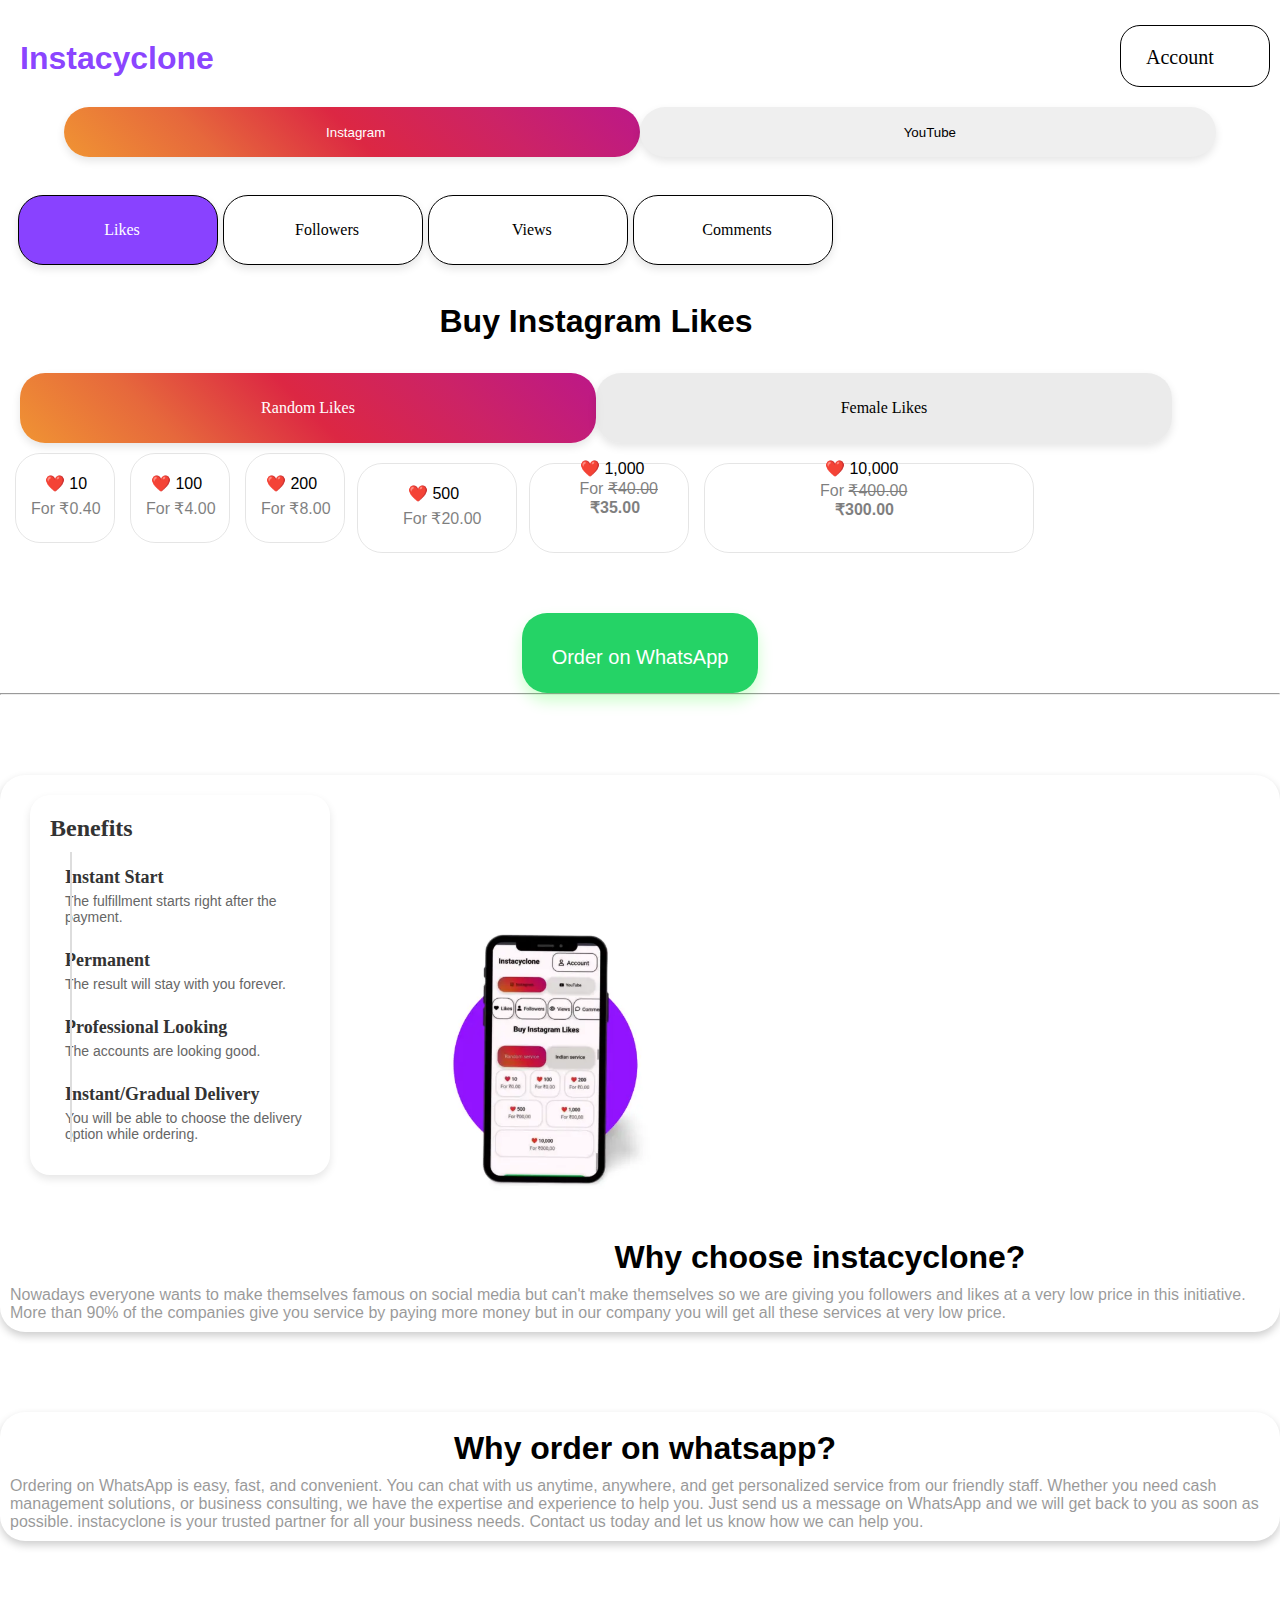
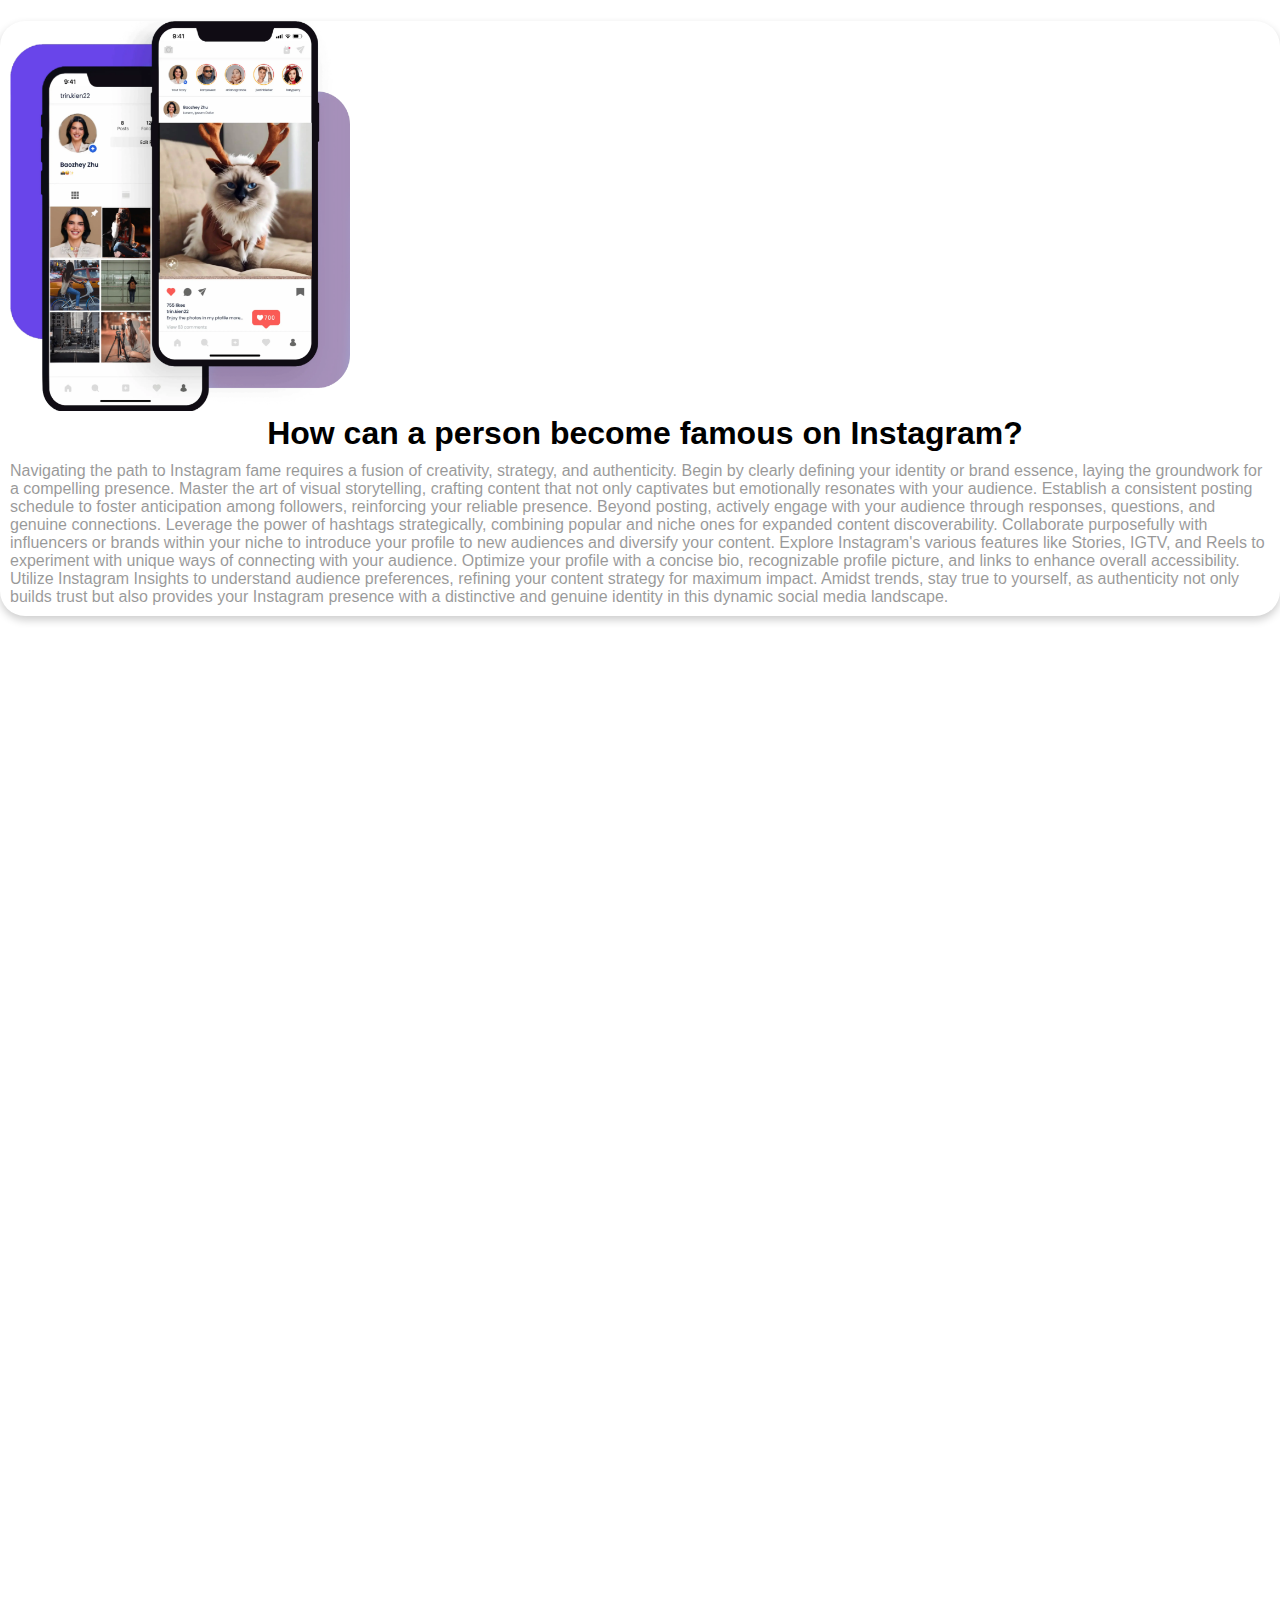
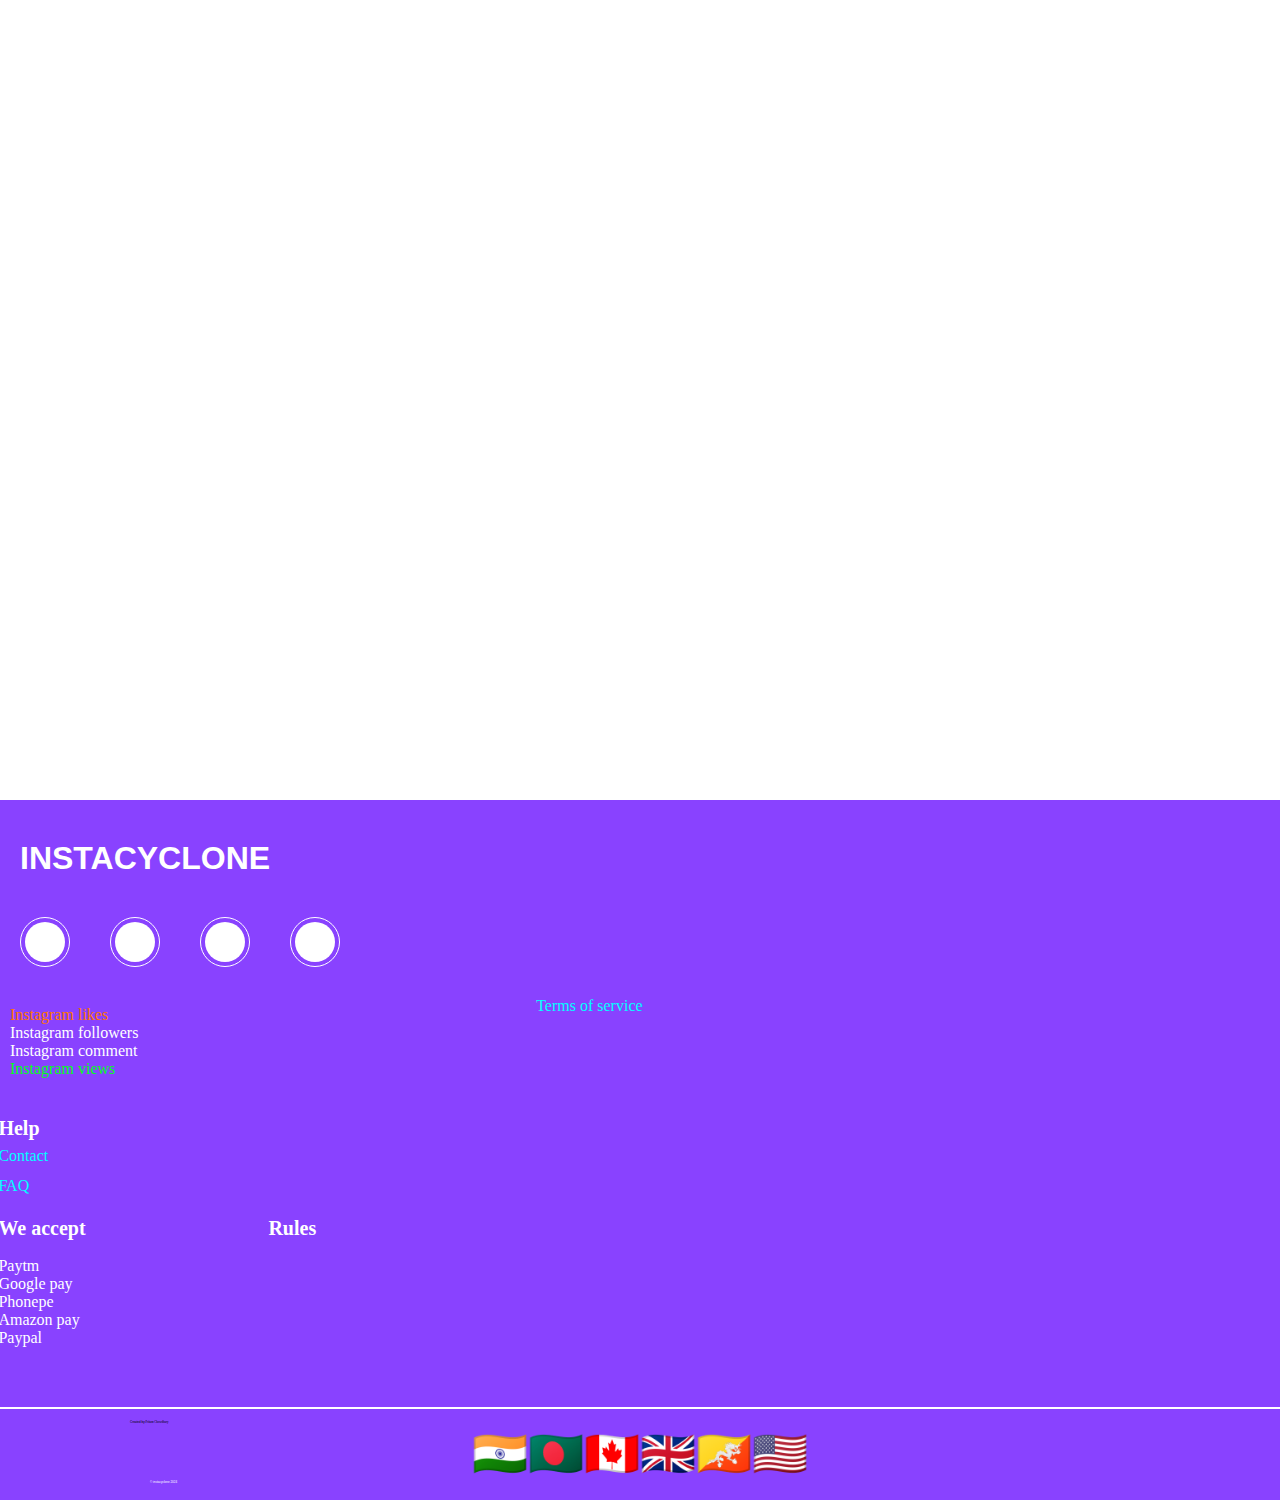
==== index.html @ bcfc7c2a "Add files via upload" ====
<!DOCTYPE html>
<html lang="en">
<head>
    <meta charset="UTF-8">
    <meta name="description" content="Affordable and budget likes ">
	  <meta name="keywords" content="Instagram likes,affordable likes, instacyclone">
    <meta name="viewport" content="width=device-width, initial-scale=1" />
    <title>Instacyclone|Welcome</title>
    <link rel="stylesheet" href="style.css">
    <link rel="stylesheet" href="https://cdnjs.cloudflare.com/ajax/libs/font-awesome/6.5.1/css/all.min.css" integrity="sha512-DTOQO9RWCH3ppGqcWaEA1BIZOC6xxalwEsw9c2QQeAIftl+Vegovlnee1c9QX4TctnWMn13TZye+giMm8e2LwA==" crossorigin="anonymous" referrerpolicy="no-referrer" />
    <link rel="icon" href="logo.webp">
  
  <script src="script.js" defer></script>
  <script>alert("Oops! This version is not supported on your device (⁠ᗒ⁠ᗩ⁠ᗕ⁠)");</script>

</head>
<body>
    
    <nav>
    <a href="index.html"><h1 class="domain">Instacyclone</h1></a>
    <div class="acc"><a class="acc_n"href="#"><i class="fa-regular fa-user"></i> &#160;Account</a></div>
    
    </nav>
    
  <header>
       <div id="it">
       <button style="background:linear-gradient(45deg, #f09433 0%,#e6683c 25%,#dc2743 50%,#cc2366 75%,#bc1888 100%); color:white;" class="ig" onclick="document.location='index.html'"><i class="fa-brands fa-instagram"></i>&#160; Instagram</button>
       <button class="yt" onclick="document.location='youtube.html'"><i class="fa-brands fa-youtube"></i> &#160;YouTube</button>
       </div>
 </header>
 <section>
       
<div id="con">
  <a href="index.html" class="box" style="color: white; background:#7b2bffe3;"><i class="fa-solid fa-heart"></i>&#160; Likes</a>
  <a href="followers.html" class="box"> <i class="fa-solid fa-user"></i>&#160; Followers</a>
  <a href="views.html" class="box"><i class="fa-regular fa-eye"></i>&#160; Views</a>
  <a href="comments.html" class="box"><i class="fa-regular fa-comment"></i>&#160; Comments</a>
</div>
       
<div class="buy">
    <h1 class="w">Buy Instagram Likes</h1>
    
</div>
<div class="quc">
    <div class="qu"><span>Random Likes</span>
    </div>
    <div class="qui"><span>Female Likes</span></div>
    </div>
   
   
     <div class="prd">
     <div class="tb"><p class="likefirst">&#160; ❤️ 10</p>
    <p class="likepr">For ₹0.40</p></div> 
     <div class="tb"><p class="likefirst">❤️ 100</p>
     <p class="likepr">For ₹4.00</p></div>  
     <div class="tb"><p class="likefirst">❤️ 200</p>
     <p class="likepr">For ₹8.00</p></div> 
     
      <div class="at">
         <p class="likesecond">❤️ 500</p>
         <p class="likepri">For ₹20.00</p>
     </div>
     <div class="at"> <div class="change-c"><i class="fa-solid fa-percent"></i></div>
         <p class="likesecond" style="margin-top:-5px;">❤️ 1,000</p>
         <p class="likepri" style="margin-top:1px;"> &#160;For <strike >₹40.00</strike><br><b style="margin-left:15px;">₹35.00</b></p>
     </div>
     <div class="bt">
        <div class="c-color"> <i class="fa-solid fa-percent"></i></div>
         <p class="likelast" > ❤️ 10,000</p>
         <p class="pril"> For <strike >₹400.00</strike><br><b style="margin-left:15px;">₹300.00</b></p></p>
     </div>
    </div>
 
    
   
    
    
    <div class="pr">
     <div class="tb"><p class="likefirst">&#160; ❤️ 10</p>
    <p class="likepr">For ₹3.60</p></div> 
     <div class="tb"><p class="likefirst">❤️ 100</p>
     <p class="likepr">For ₹6.00</p></div>  
     <div class="tb"><p class="likefirst">❤️ 200</p>
     <p class="likepr">For ₹12.00</p></div> 
     
      <div class="at">
         <p class="likesecond">❤️ 500</p>
         <p class="likepri">For ₹30.00</p>
     </div>
     <div class="at"> <div class="change-c"><i class="fa-solid fa-percent"></i></div>
         <p class="likesecond" style="margin-top:-5px;">❤️ 1,000</p>
         <p class="likepri" style="margin-top:1px;"> &#160;For <strike >₹60.00</strike><br><b style="margin-left:15px;">₹58.00</b></p>
     </div>
     <div class="bt">
        <div class="c-color"> <i class="fa-solid fa-percent"></i></div>
         <p class="likelast" > ❤️ 10,000</p>
         <p class="pril"> For <strike >₹600.00</strike><br><b style="margin-left:15px;">₹580.00</b></p></p>
     </div>
    </div>
    
    
       <div class="oc">
      <a href="https://wa.me/6290774994" class="order">
  <span class="icon"></span>
  <br>
  <i id="w"class="fa-brands fa-whatsapp"></i> Order on WhatsApp
</a>

       </div>
       <hr>
       <div>
           <div class="cardt">
    <div class="title">Benefits</div>
    <ul class="benefits">
      <li class="benefit">
       <i id="plane"class="fa-regular fa-paper-plane"></i>
        <div>
          <h3>Instant Start</h3>
          <p class="tagline">The fulfillment starts right after the payment.</p>
        </div>
      </li>
      <li class="benefit">
       <i class="fa-solid fa-infinity"></i>
        <div>
          <h3>Permanent</h3>
          <p class="tagline">The result will stay with you forever.</p>
        </div>
      </li>
      <li class="benefit">
       <i class="fa-regular fa-heart"></i>
        <div>
          <h3>Professional Looking</h3>
          <p class="tagline">The accounts are looking good.</p>
        </div>
      </li>
      <li class="benefit">
      <i id="plane"class="fa-solid fa-truck-fast"></i>
        <div>
          <h3>Instant/Gradual Delivery</h3>
          <p class="tagline">You will be able to choose the delivery option while ordering.</p>
        </div>
      </li>
    </ul>
  </div>
       </div>
       
      <div class="down"> <img class="mockupa" src="igc.webp" alt="iphone mockup">
       <h1 class="heading">Why choose instacyclone?</h1>
       <p class="details">
           Nowadays everyone wants to make themselves famous on social media but can't make themselves so we are giving you followers and likes at a very low price in this initiative.
More than 90% of the companies give you service by paying more money but in our company you will get all these services at very low price.
       </p>
       </div>
       <div class="down">
           <img class="mockup"src="mockup1.webp" alt="">
           <h1 class="heading">Why order on whatsapp?</h1>
           <p class="details">Ordering on WhatsApp is easy, fast, and convenient. You can chat with us anytime, anywhere, and get personalized service from our friendly staff. Whether you need cash management solutions, or business consulting, we have the expertise and experience to help you. Just send us a message on WhatsApp and we will get back to you as soon as possible. instacyclone is your trusted partner for all your business needs. Contact us today and let us know how we can help you.</p>
       </div>
       <div class="down">
           <img id="mockup" src="mockup.webp" alt="">
           <h1 class="heading">How can a person become famous on Instagram?</h1>
           <p class="details">Navigating the path to Instagram fame requires a fusion of creativity, strategy, and authenticity. Begin by clearly defining your identity or brand essence, laying the groundwork for a compelling presence. Master the art of visual storytelling, crafting content that not only captivates but emotionally resonates with your audience. Establish a consistent posting schedule to foster anticipation among followers, reinforcing your reliable presence. Beyond posting, actively engage with your audience through responses, questions, and genuine connections. Leverage the power of hashtags strategically, combining popular and niche ones for expanded content discoverability. Collaborate purposefully with influencers or brands within your niche to introduce your profile to new audiences and diversify your content. Explore Instagram's various features like Stories, IGTV, and Reels to experiment with unique ways of connecting with your audience. Optimize your profile with a concise bio, recognizable profile picture, and links to enhance overall accessibility. Utilize Instagram Insights to understand audience preferences, refining your content strategy for maximum impact. Amidst trends, stay true to yourself, as authenticity not only builds trust but also provides your Instagram presence with a distinctive and genuine identity in this dynamic social media landscape.</p>
       </div>
       
   </section>
   <footer>
       <h1 class="domain" style="color: white;">INSTACYCLONE</h1>
     <div class="oneline">  <a class="sm" href="https://www.instagram.com/instacyclone?igsh=ZWFrNjVicjJscHl4"><div class="smu"><i class="fa-brands fa-instagram"></i></div></a>
       <a class="sm" href="https://www.facebook.com/profile.php?id=61555936299724"><div class="smua"><i class="fa-brands fa-facebook"></i></div></a></a>
       <a class="sm" href="https://t.me/instacyclone"><div class="smua"><i class="fa-brands fa-telegram"></i></div></a>
       <a class="sm" href="#"><div class="smu"><i class="fa-brands fa-whatsapp"></i></div></a></div>
       
       <h4><i>service</i></h4>
       <ul class="ser">
           <li ><a style="color:#ff7300;"href="index.html">Instagram likes</a></li>
           <li ><a style="color:#ffffff;"href="followers.html">Instagram followers</a></li>
           <li ><a style="color:#ffffff;"href="comments.html">Instagram comment</a></li>
           <li ><a style="color:#00ff18;"href="views.html">Instagram views</a></li>
       </ul>
       
       <h5 style="margin-top:px;">Help</h5>
       <a class="hc"href="contact.html">Contact </a>
       <a style="margin-top:190px;"class="hc" href="faq.html">FAQ</a>
       <h6>We accept</h6>
        <ul class="acp">
           <li >Paytm</li>
           <li >Google pay</li>
           <li >Phonepe</li>
           <li >Amazon pay</li>
           <li>Paypal</li>
       </ul>
       
    <h7><b>Rules</b></h7>
  <p class="pu"><a style="color:#00ffff;"href="policy.html">Terms of service</a></p>

  
       <div class="line"></div>
       
       <div ><p style="font-size:3px;
       margin-left:130px;
       display: inline">Created by:</p><a style="font-size:3px; " href="#">Pritam Chowdhury</a></div>
       <div style="font-size:45px;text-align:center;">🇮🇳🇧🇩🇨🇦🇬🇧🇧🇹🇺🇲</div>
       <p style="font-size:3px;
       margin-left:150px;color: white;
       ">© instacyclone 2024</p>
   </footer>
   
</body>
</html>
---- style.css ----
body{
   margin:0;
   padding: 0;
   background:#ffffff3d;
}
section{
    height:2500px;
}

*{
    box-sizing:border-box;
    margin: 0;
      padding: 0;
}

h1{
    font-family:Helvetica, Arial ;
}

a{
    text-decoration:none;
    color: black;
}
.domain{
    margin:20px;
    margin-top:40px;
    float:left;
    color:#7b2bffe3;
    font-family: sans-serif,arial ;
    font-weight:2px;
}

.acc{
    margin:10px;
    margin-top:25px;
    padding:20px;
    padding-bottom:40px;
    float:right;
    height:10px;
    width:150px;
    border:1px solid black;
    -webkit-border-radius: 20px;
-moz-border-radius: 20px;
border-radius: 20px;
    position: relative;
    
}

.acc_n{
    position: absolute;
    
    font-size:20px;
    text-decoration:none;
    color: black;
}

#it{
    width:100%;
    height:50px;
    margin-top:10px;
    float:left;
    display:flex;
    justify-content: center;
    
}


.ig{
    width:45%;
    height:50px;
    float:left;
    border:none;
     
    border-radius:100px;
    box-shadow: 0 4px 8px rgba(0, 0, 0, 0.1);
    
}

.yt{
    float: right;
    width:45%;
    height:50px;
    border:none;
    background:;
    border-radius:100px;
    box-shadow: 0 4px 8px rgba(0, 0, 0, 0.1);
    
}

#con{
      display:flex;
      overflow-x:auto;
      float:left;
      width: 100%;
      white-space: nowrap;
      margin-top:20px;
      padding:18px;
}

.box{
      width:200px;
      height:70px;
      margin-right:5px;
      border:1px solid black;
      border-radius:25px;
      display:flex;
      justify-content:center;
      padding:5px;
      padding-top:25px;
      background:#ffffff;
      box-shadow: 0 4px 8px rgba(0, 0, 0, 0.1);
      
      
}


.buy{
    width:90%;
    height:50px;
    float:left;
    margin-left:20px;
    margin-top:20px;
    display:flex;
    justify-content: center;
    align-item:center;
    
}

.w{
    float:left;
        
    
}

.quc{
     width:90%;
    height:100px;
    float:left;
    margin-left:20px;
    margin-top:0px;
    display:flex;
    justify-content: center;
    align-items:center;
    border-radius:15px;
    
}

.qu{
    width: 50%;
    height:70px ;
    margin-top:10px;
    background:linear-gradient(45deg, #f09433 0%, #e6683c 25%, #dc2743 50%, #cc2366 75%, #bc1888 100%);
    color: white;
    border-radius:25px;
    display:flex;
    justify-content:center;
    align-items:center;
    box-shadow: 0 4px 8px rgba(0, 0, 0, 0.1);
}
.qui{
    width: 50%;
    height:70px ;
    margin-top:10px;
    background:#d6d6d67b;
    border-radius:25px;
    display:flex;
    justify-content:center;
    align-items:center;
    box-shadow: 0 4px 8px rgba(0, 0, 0, 0.1);
}

.qui:hover{
    background:linear-gradient(45deg, #f09433 0%, #e6683c 25%, #dc2743 50%, #cc2366 75%, #bc1888 100%);
    color: white;
}
    

.tb{
    width:100px;
    height:90px;
    border:1px solid rgba(0,0,0,0.1);
    float:left;
    border-radius:25px;
    margin-left:15px;
    
    
}


.likefirst{
    margin-left:20px;
    margin-top:20px;
}

.likepr{
    margin-left:15px;
    margin-top:6px;
    opacity:0.5;
}

.at{
    width:160px;
    height:90px;
    border:1px solid rgba(0,0,0,0.1);
    float:left;
    border-radius:25px;
    margin-left:12px;
    margin-top:10px;
}

.likesecond{
    margin-left:50px;
    margin-top:20px;
}

.likepri{
    margin-left:45px;
    margin-top:6px;
    opacity:0.5;
}

.at:hover .change-c{
    color:#7b2bffe3;
}

.bt{
     width:330px;
    height:90px;
    border:1px solid rgba(0,0,0,0.1) ;
    float:left;
    border-radius:25px;
    margin-left:15px;
    margin-top:10px;
}

.likelast{
    margin-left:120px;
    margin-top:-5px;
}

.pril{
    margin-left:115px;
    margin-top:3px;
    opacity:0.5;
}

.tb:hover{
    border:1px solid #7b2bffe3;
}
.at:hover{
    border:1px solid #7b2bffe3;
}
.bt:hover{
    border:1px solid red;
}

.bt:hover .c-color{
    color:red;
}

.buynow{
    width:80%;
    height: 60px;
    border:1px solid black;
    float:left;
}

.pr{
    display:none;
}

.oc{
    width:100%;
    height:100px;
    float:left;
    margin-top:40px;
    display:flex;
    justify-content: center;
}


.order {
    display: inline-block;
    box-shadow: 0 8px 15px rgba(0,255 ,0 , 0.2);
    background-color: #25D366;
    border-radius: 25px;  
    padding: 10px 30px;
    margin-top:20px;
    color: white; 
    font-family: Arial, sans-serif; 
    font-size: 20px;
    text-decoration: none; 
  }

  .order:hover {
    background-color: #128C7E;
  
  }

  
hr{
    width:100%;
    
}

.cardt{
      width: 300px;
      height: 380px;
      float:left;
      background-color: white;
      border-radius: 20px;
      box-shadow: 0 4px 8px rgba(0, 0, 0, 0.1);
      margin: 100px 30px;
      padding: 20px;
    }

    .title {
      font-size: 24px;
      font-weight: bold;
      color: #333;
      margin-bottom: 10px;
    }

    .benefits {
      list-style: none;
      position: relative;
    }

    .benefits::before {
      content: "";
      position: absolute;
      left: 20px;
      top: 0;
      bottom: 0;
      width: 2px;
      background-color: #ddd;
      
    }

    .benefit {
      display: flex;
      align-items: center;
      margin-bottom: 10px;
    }

    .benefit:last-child {
      margin-bottom: 0;
    }

    .benefit img {
      width: 40px;
      height: 40px;
      margin-right: 10px;
    }

    .benefit h3 {
      font-size: 18px;
      color: #333;
      margin-bottom: 5px;
    }

    .benefit p {
      font-size: 14px;
      color: #666;
    }
    
   h3{
       margin-left:15px;
       margin-top:15px;
   }
   
  .tagline{
       margin-left:15px;
       
   }
   #plane{
       margin-top:-17px;
   }
   
p{
    font-family:arial;
}
.down{
    margin-top:80px;
    border-radius:25px;
    box-shadow: 0px 4px 8px rgba(0, 0, 0, 0.2);
}   

.mockupa{
    width:350px;
    margin-top:110px;
    margin-left:10px;
    
}
.heading{
    margin-left:10px;
   
    
}

.details{
    text-align:justify center;
    padding:10px;
    opacity:0.4;
}

.mockup{
    width:300px;
    margin-left:25px;
    
}

#mockup{
    width:340px;
    height:390px;
    margin-left:10px;
}

.ma{
    float:left;
    margin-top:190px;
    text-align:center;
}

footer{
    float:left;
    width:100%;
    height:700px;
    background:#7b2bffe3;
    margin-top:1500px;
    
}


.oneline{
    width: 100%;
    display:flex;
}

.sm{
    display: block;
    justify-content:center;
    float:left;
    margin:20px;
    padding:5px;
    width: 50px;
    height: 50px;
    border:1px solid white;
    border-radius:50px;
    
} 

.smu{
    float:left;
    width: 40px;
    height: 40px;
    margin-left:-1px;
    margin-top:-1px;
    background: white;
    border-radius:50px;
    display:flex;
    justify-content:center;
    align-items:center;
}

.smua{
    width: 40px;
    height: 40px;
    margin-left:-1px;
    margin-top:-1px;
    background: white;
    border-radius:50px;
    display:flex;
    justify-content:center;
    align-items:center;
}


h4{
    float:left;
    margin-left:-350px;
    margin-top:80px;
    color: white;
    
}

.ser{
    float:left;
    margin-left:10px;
    margin-top:19px;
    color: white;
    list-style:none;
    
}

h5{
    float:left;
    font-size:20px;
    margin-left:-140px;
    margin-top:130px;
    color: white;
}
.hc{
    float:left;
    text-size:50px;
    margin-left:-140px;
    margin-top:160px;
    color:#00ffff;
}

h6{
    float:left;
    font-size:20px;
    margin-left:-140px;
    margin-top:230px;
    color: white;
}

.acp{
    float:left;
    margin-left:-140px;
    margin-top:270px;
    color: white;
    list-style:none;
    font-family: Sarif;
}

h7{
    float:left;
    font-size:20px;
    margin-left:130px;
    margin-top:230px;
    color: white;
}

.pu{
    
    float:left;
    margin-left:220px;
    margin-top:10px;
    color: white;
    list-style:none;
    font-family: Sarif;
}

.line{
    margin-top:420px;
    display:block;
    border:1px solid white;
}



.faq-container {
  max-width: 800px;
  margin: 50px auto;
  padding: 30px;
  background-color: #fff;
  box-shadow: 0 0 20px rgba(0, 0, 0, 0.1);
  border-radius: 10px;
}

h1 {
  text-align: center;
  color:;
}

.faq-item {
  margin-bottom: 20px;
}

.question {
  font-size: 18px;
  color: #007BFF;
  cursor: pointer;
}

.answer {
  display:none;
  font-size: 16px;
  line-height: 1.6;
}

.faq-item:hover .answer {
  display: block;
}

.contactus{
    float:left;
    margin-top:20px;
    
}

.contactus h1{
    display: inline;
    margin-left:28%;
    float:left;
    font-family:Sharif;
}

.contactus p{
    float:left;
    margin:20px;
    text-align: center;
}

.contact-container{
    width:90%;
    height: 630px;
    border:1px solid rgba(0,0,0,0.2);
    border-radius:50px;
    margin:17px;
}

.contact-container h2{
    margin:20px 35%;
}

.c-ig{
    width:70px;
    height:70px;
    background:rgba(162,25,255,0.1);
    border-radius:50px;
    margin-left:20px;
    margin-top:50px;
    font-size:30px;
    display:flex;
    justify-content:center;
    align-items:center;
    color:#d96aff;
}

.c-ti{
    margin-top:-60px;
    margin-left:110px;
    color:grey;
    
}
.ti{
    color:rgb(162,25,255);
    margin-left:100px;
    margin-top:5px;
}

.c-wa{
    width:70px;
    height:70px;
    background:rgba(162,25,255,0.1);
    border-radius:50px;
    margin-left:20px;
    margin-top:50px;
    font-size:35px;
    display:flex;
    justify-content:center;
    align-items:center;
    color:#d96aff;
}

.back-button {
            display: inline-block;
            padding: 10px 20px;
            background-color: #4CAF50;
            color: #fff;
            text-decoration: none;
            font-weight: bold;
            border-radius: 5px;
            transition: background-color 0.3s ease;
        }

        .back-button:hover {
            background-color:#ff15e7d3;
        }
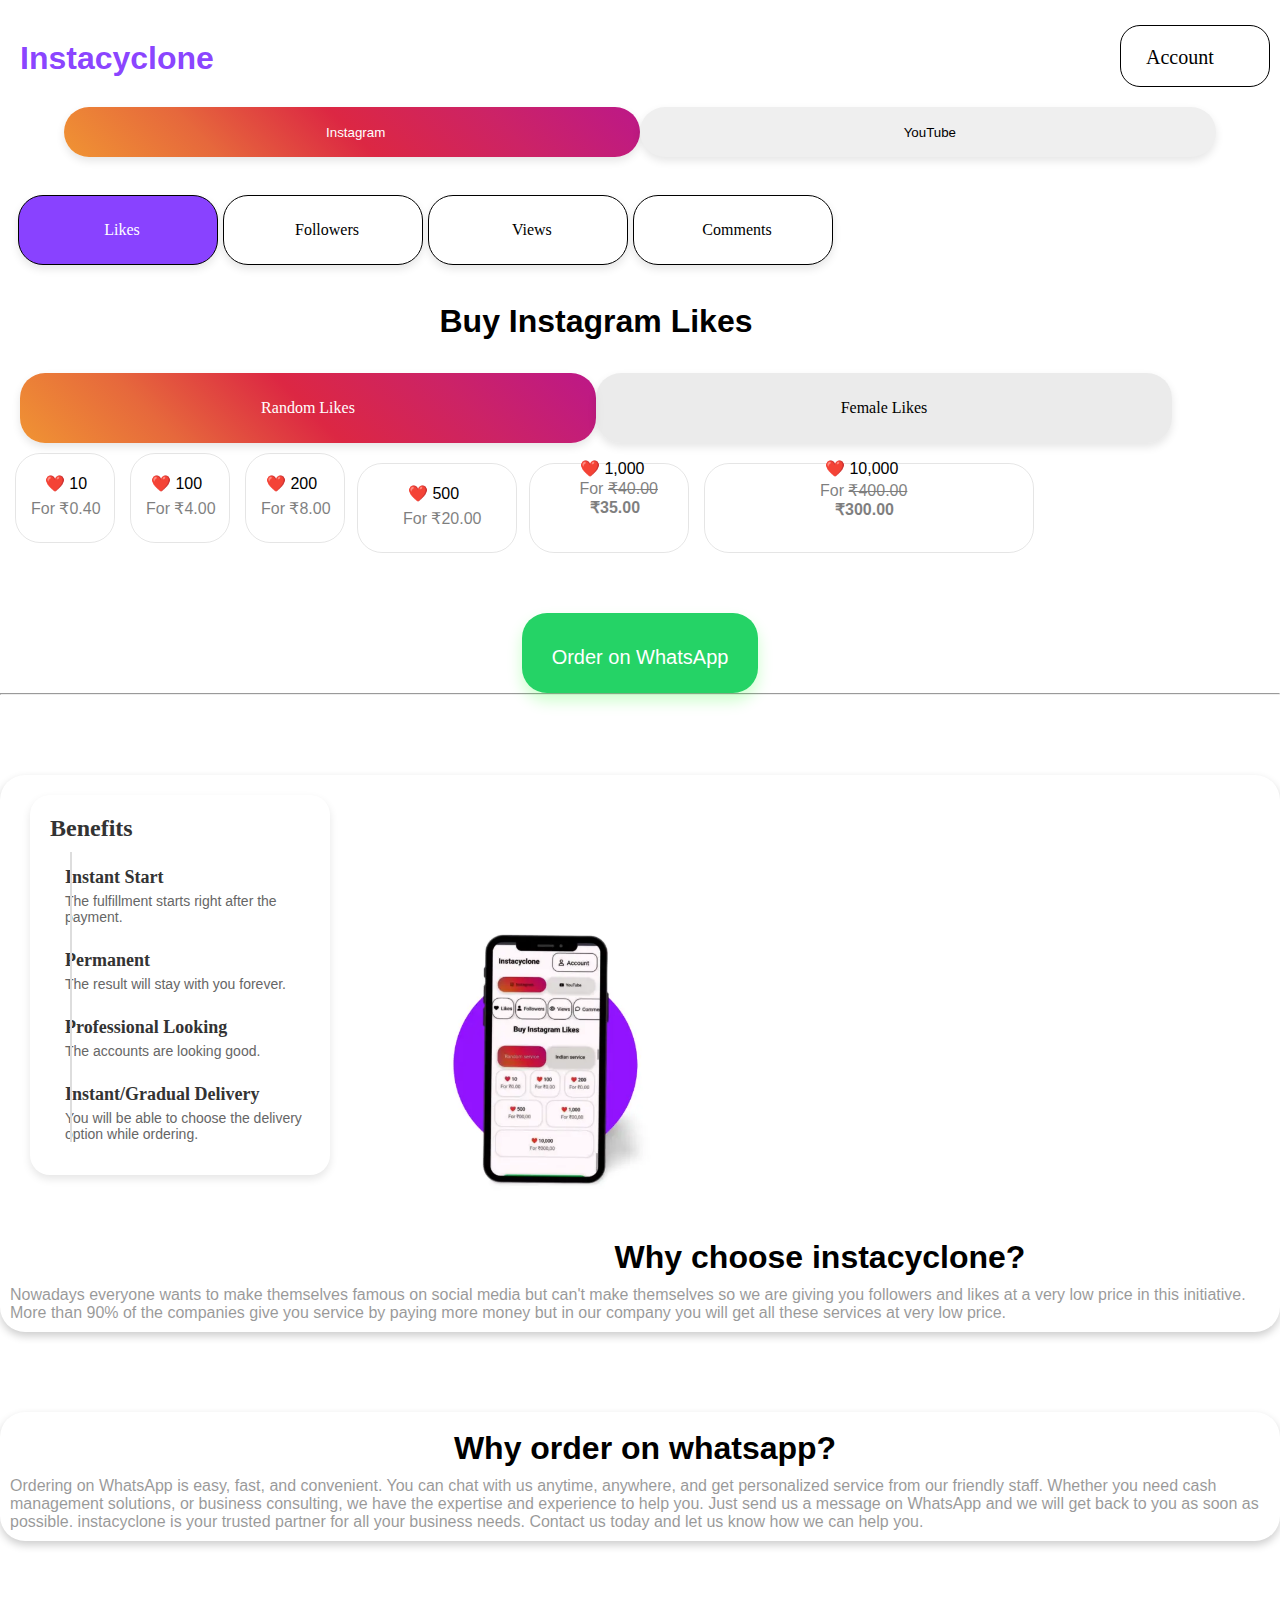
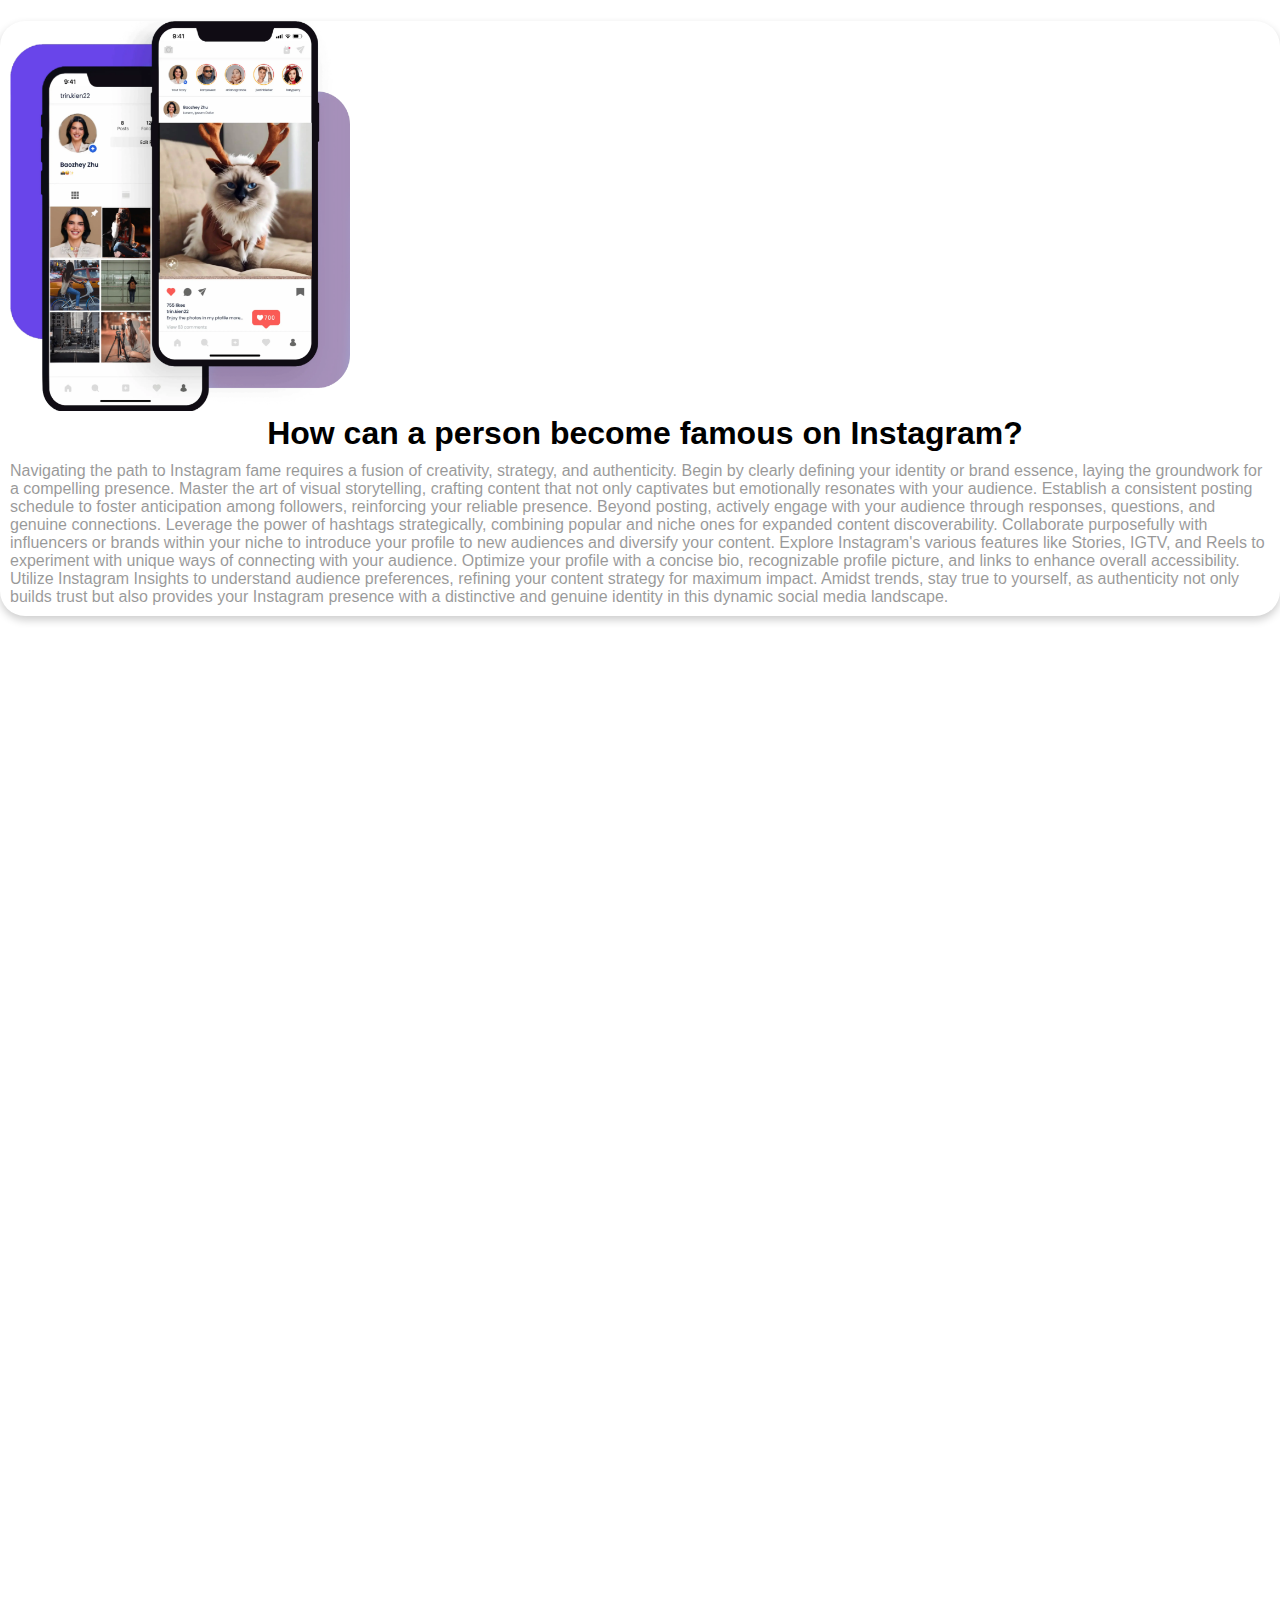
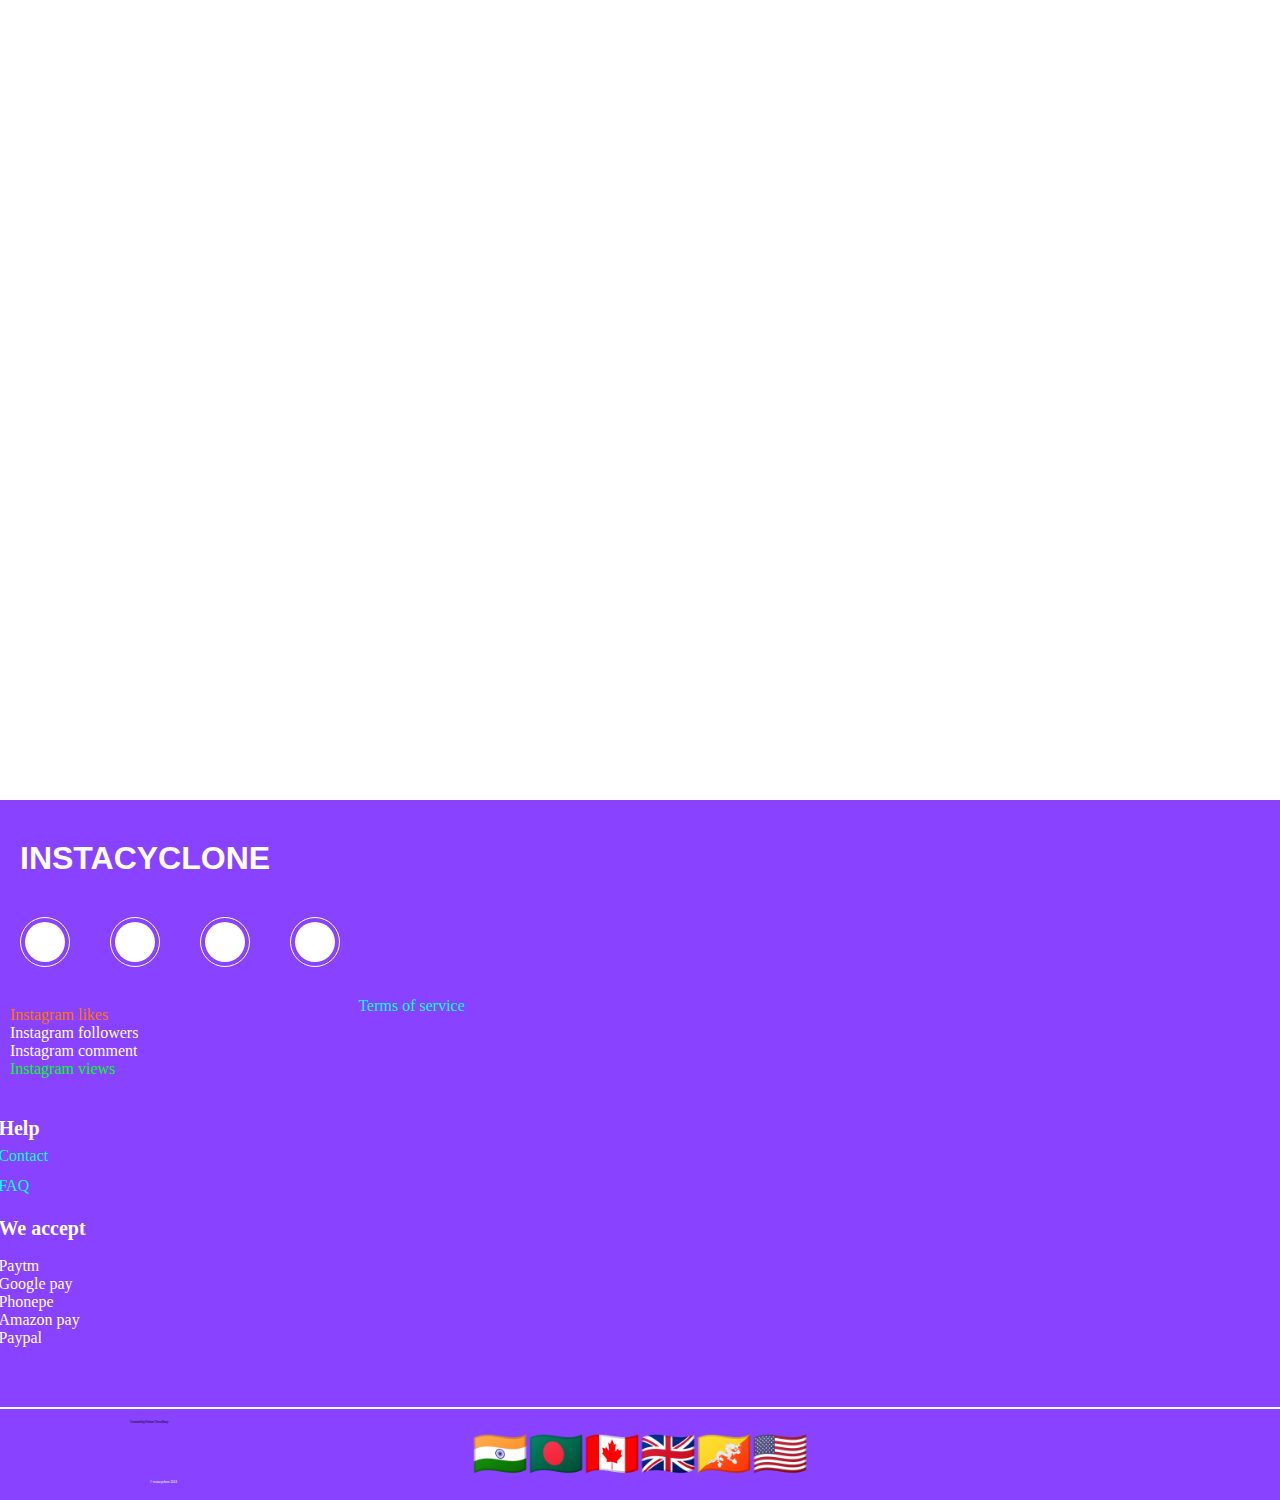
==== commit 00a8f286: "Update index.html" ====
--- a/index.html
+++ b/index.html
@@ -190,7 +190,6 @@
            <li>Paypal</li>
        </ul>
        
-    <h7><b>Rules</b></h7>
   <p class="pu"><a style="color:#00ffff;"href="policy.html">Terms of service</a></p>
 
   
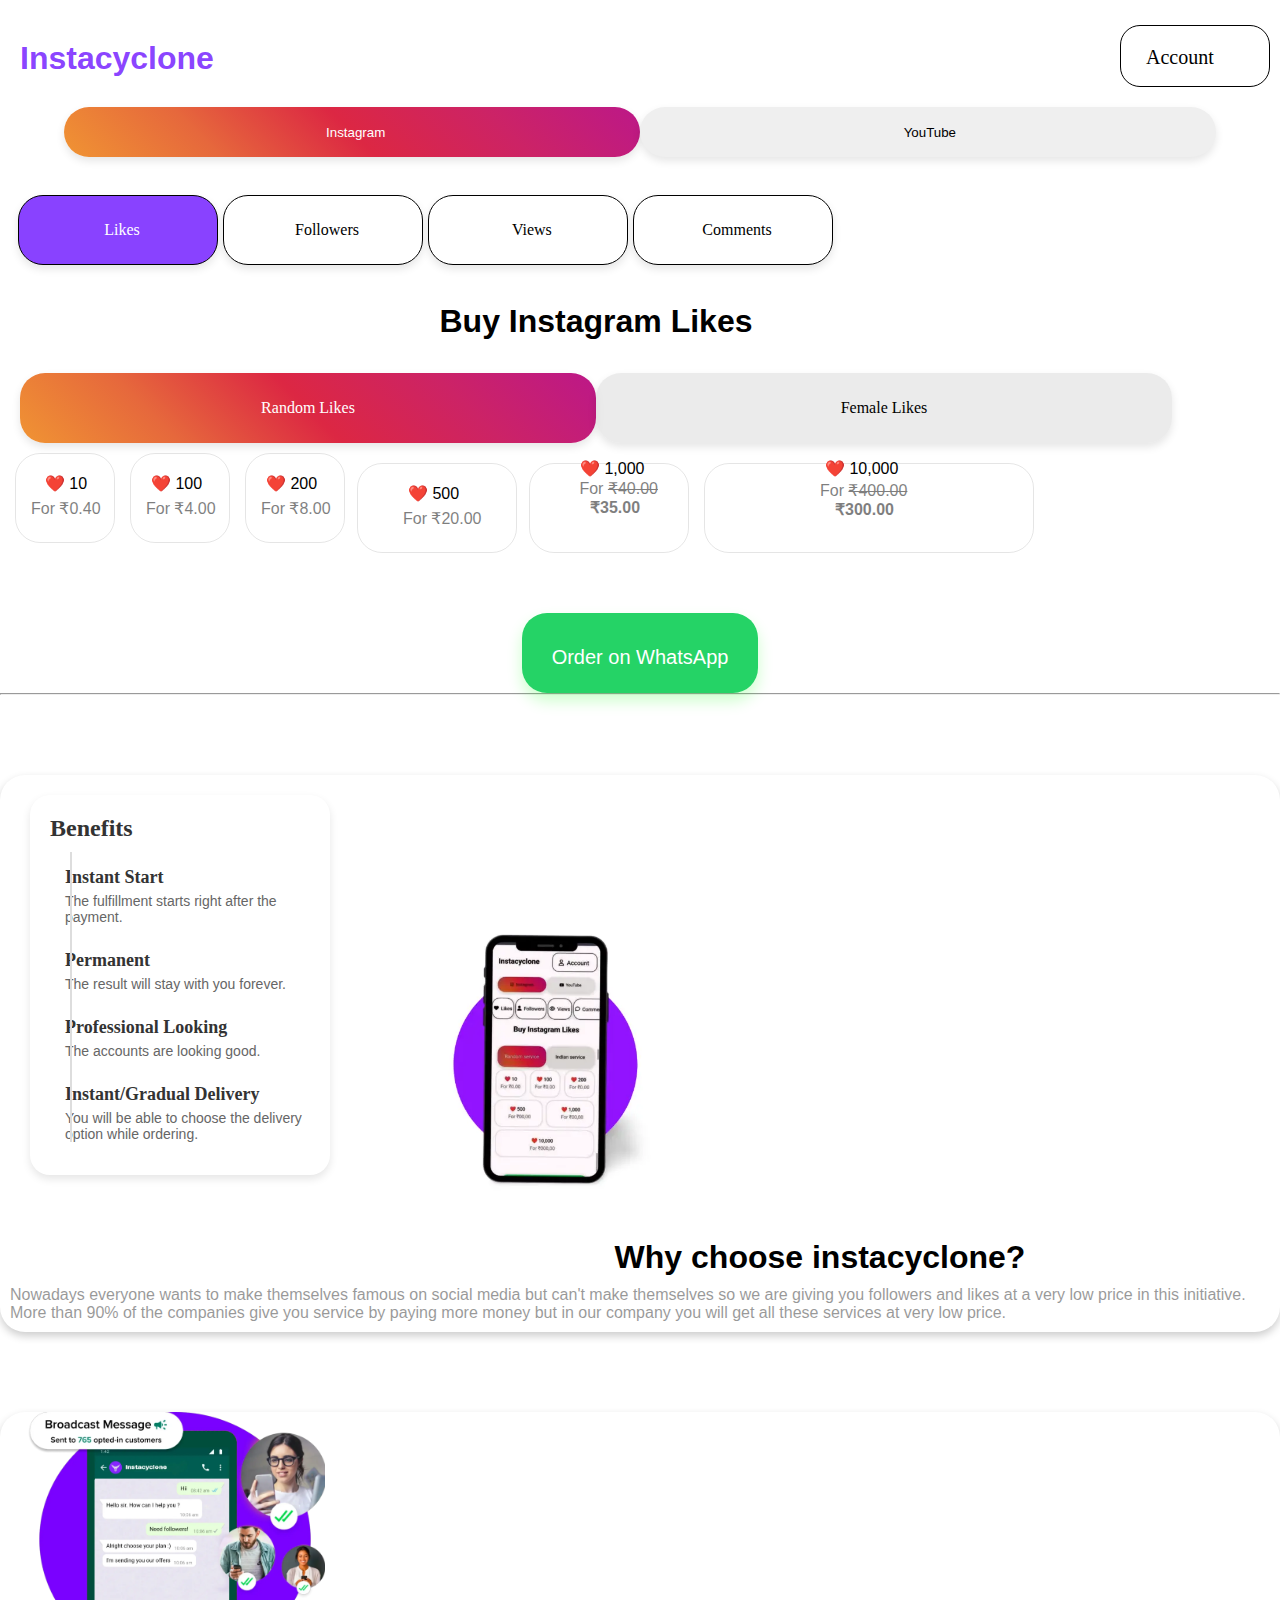
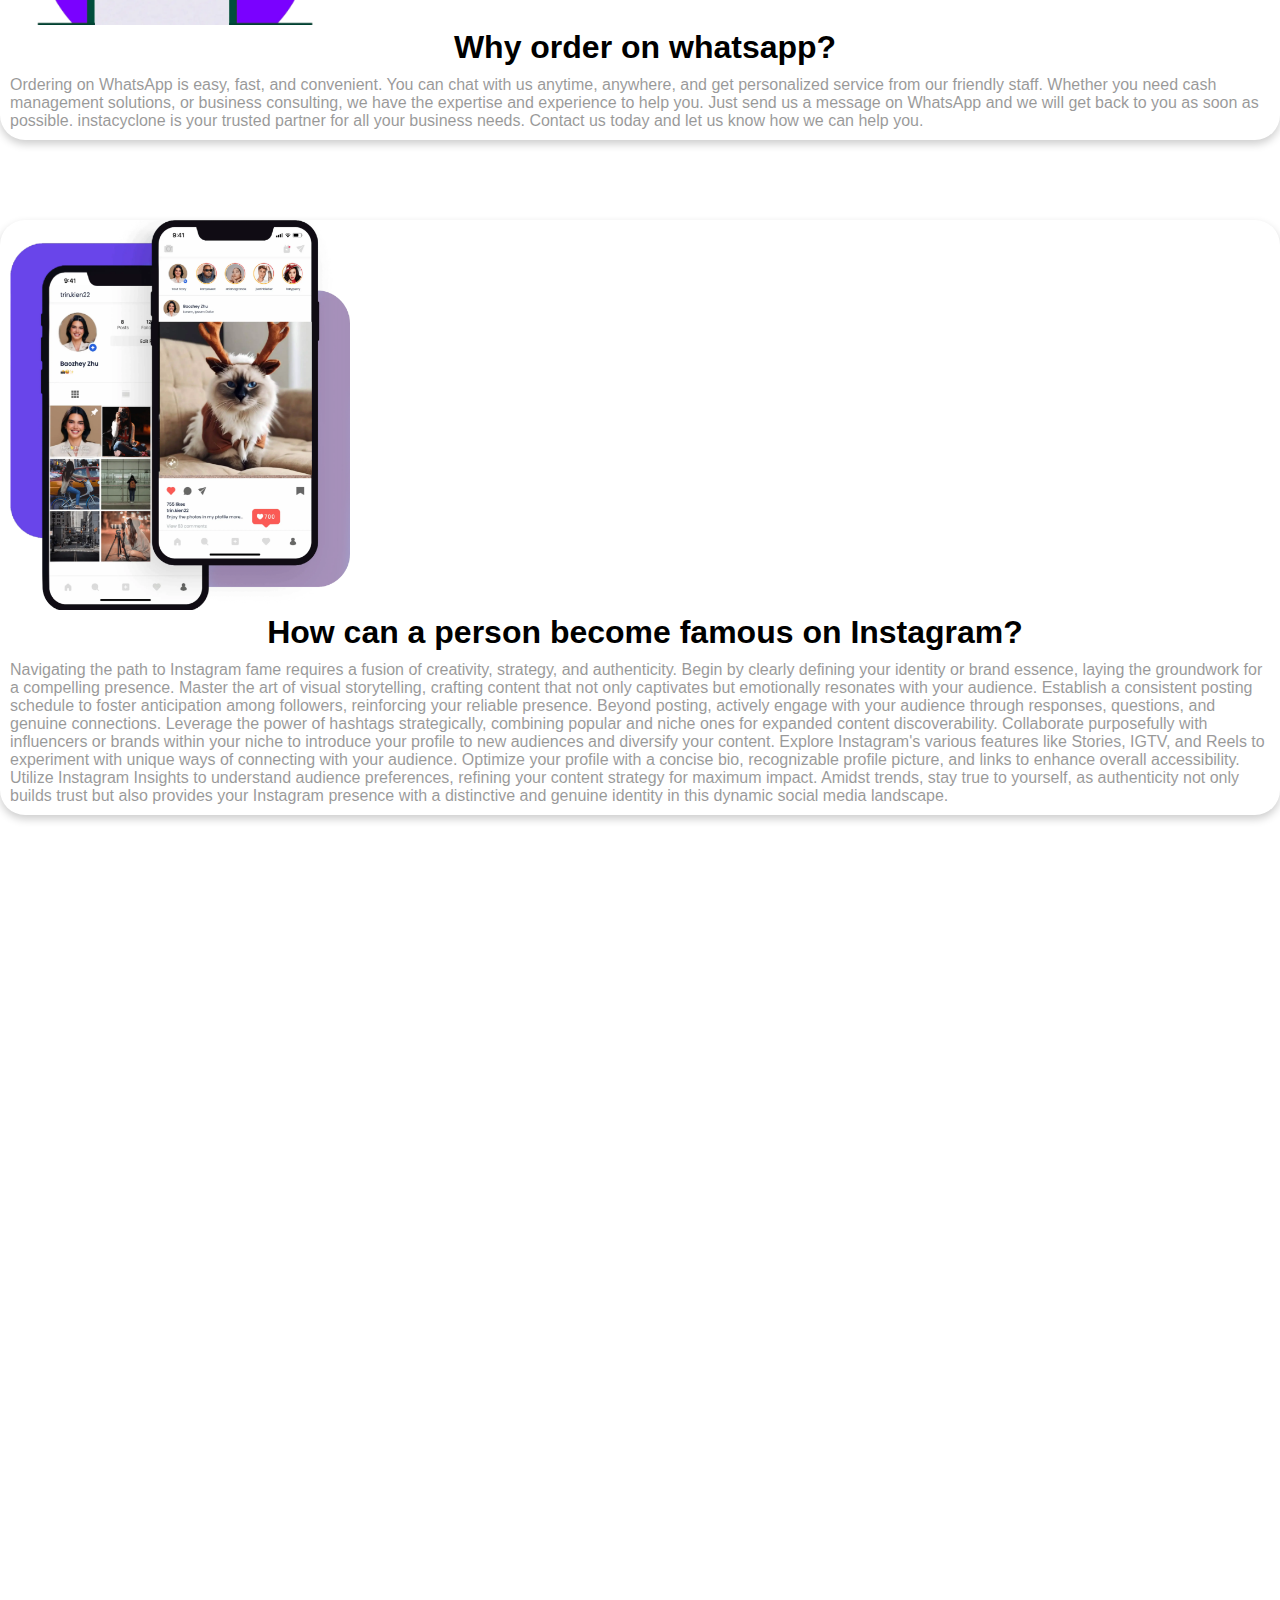
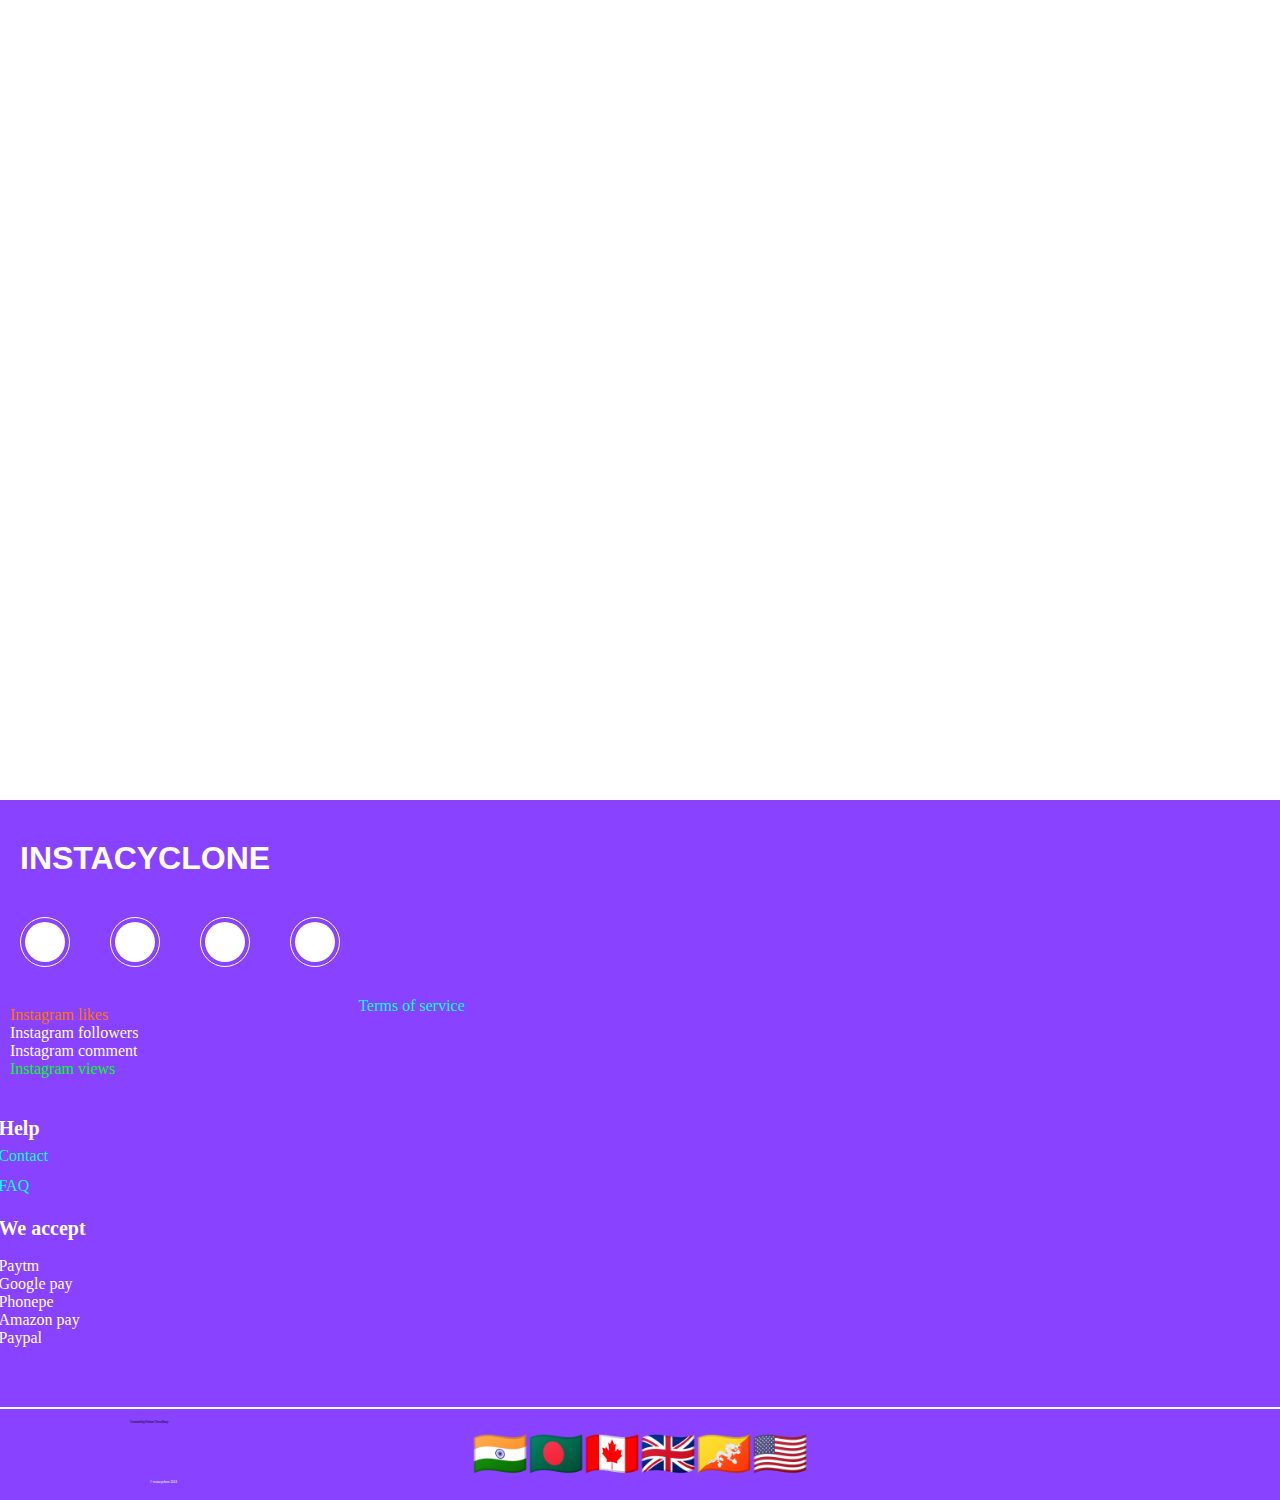
==== commit c6b40f1c: "Update index.html" ====
--- a/index.html
+++ b/index.html
@@ -12,7 +12,7 @@
   
   <script src="script.js" defer></script>
   <script>alert("Oops! This version is not supported on your device (⁠ᗒ⁠ᗩ⁠ᗕ⁠)");</script>
-
+<meta name="google-site-verification" content="4XSnvFNcobpXXVoEQEVlFdXZethbEJedT5HQ0hpAiT4" />
 </head>
 <body>
     
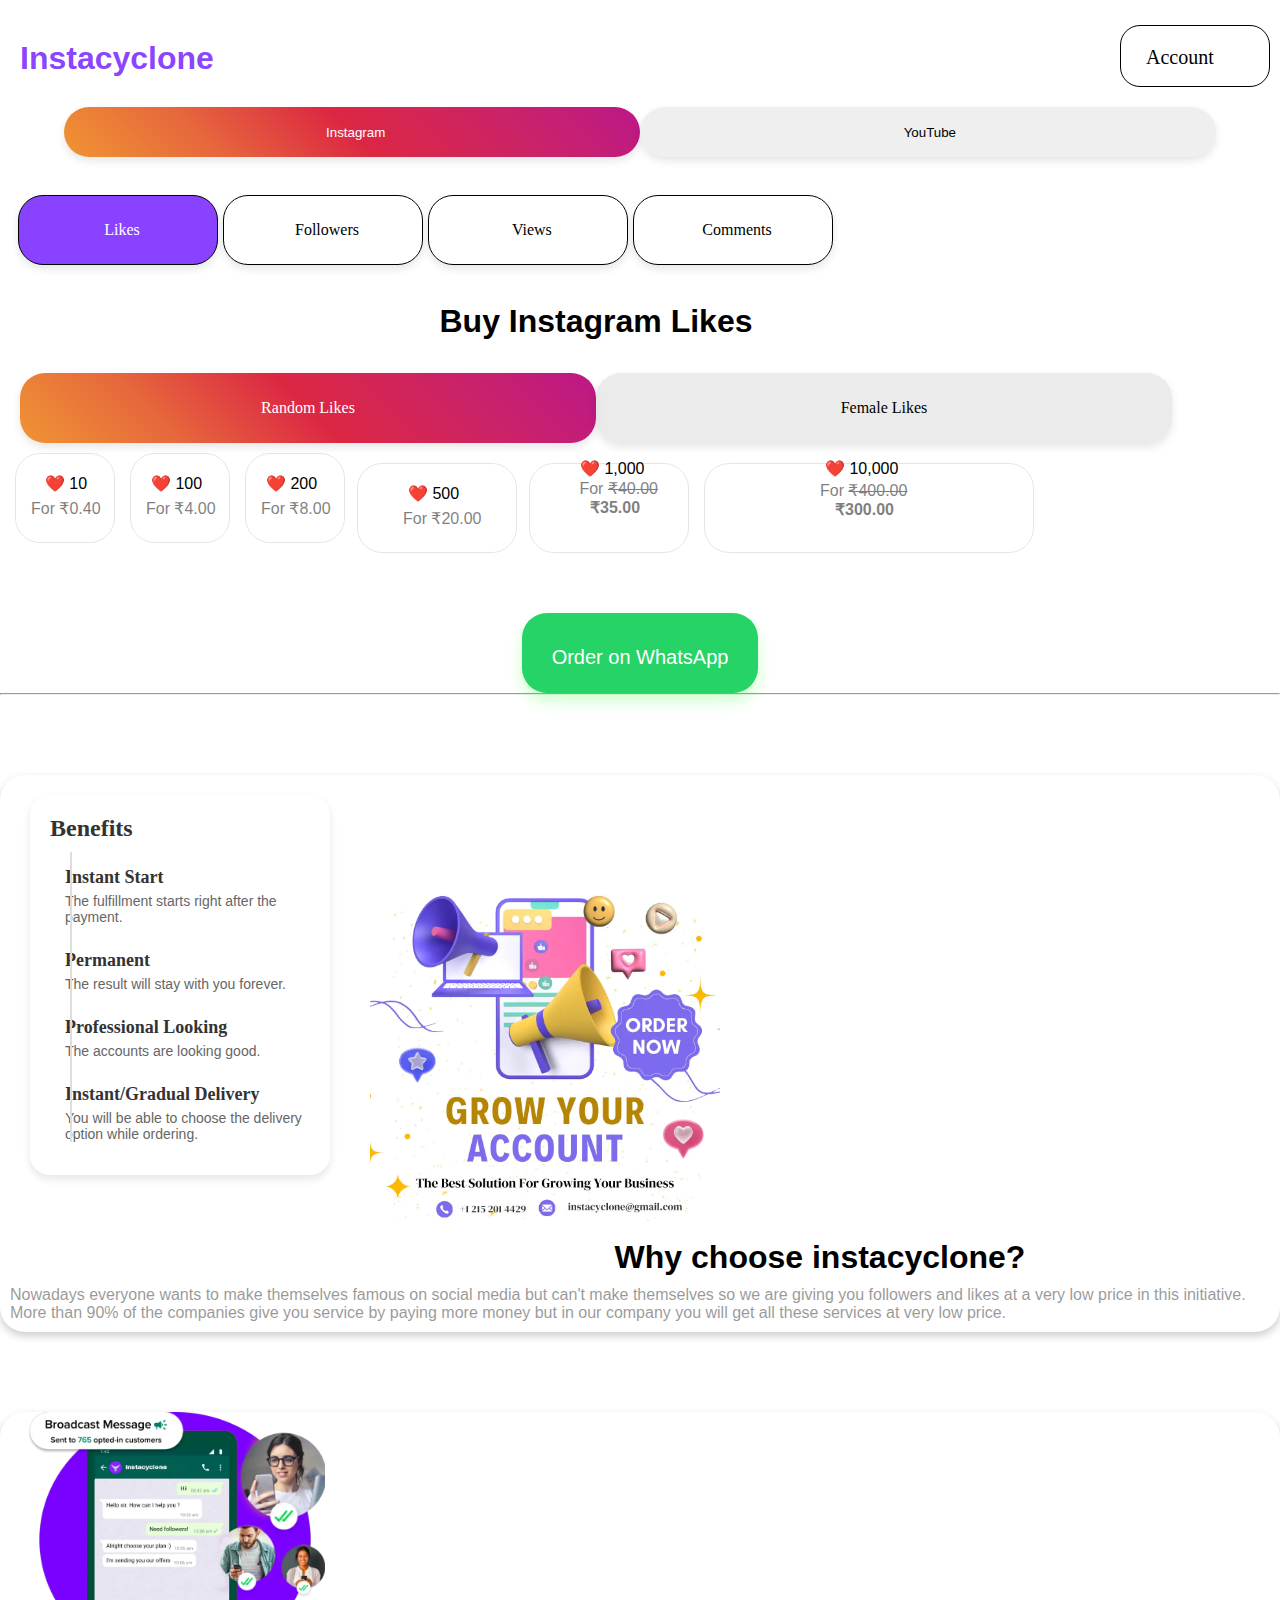
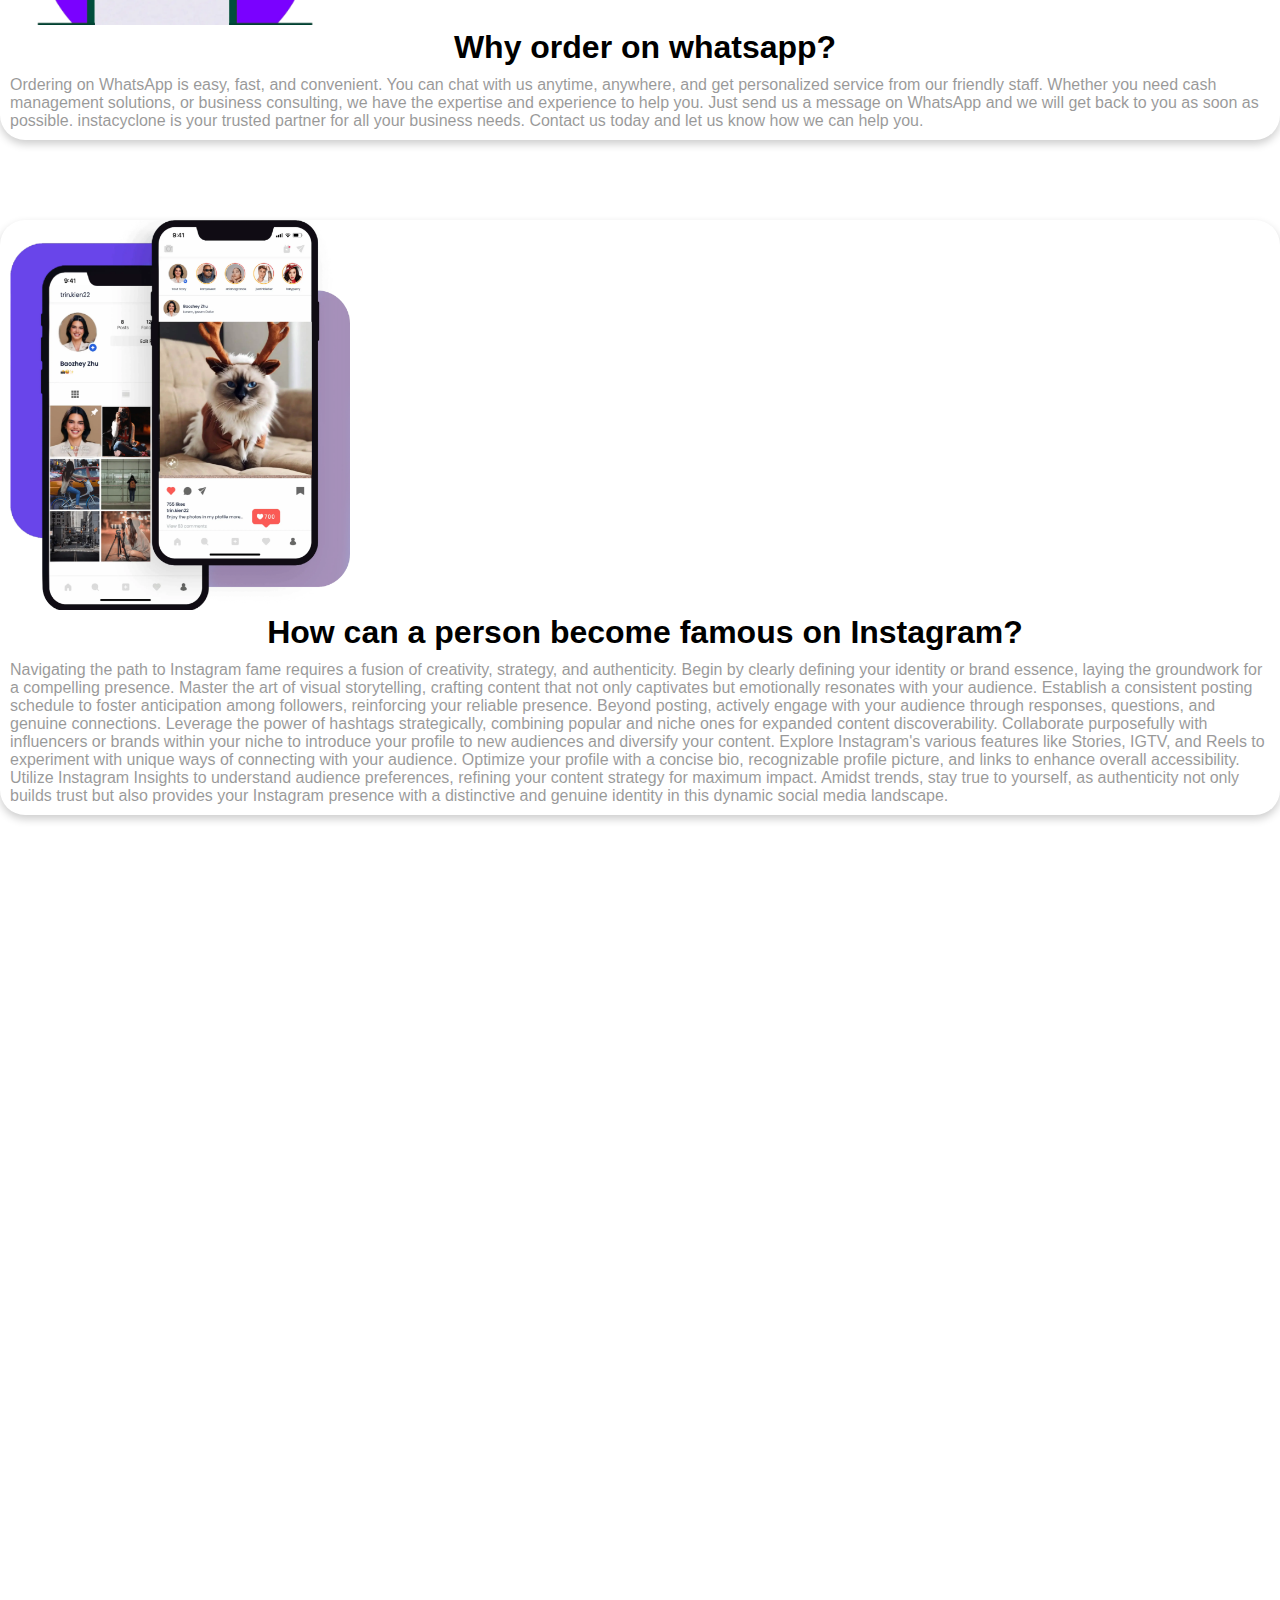
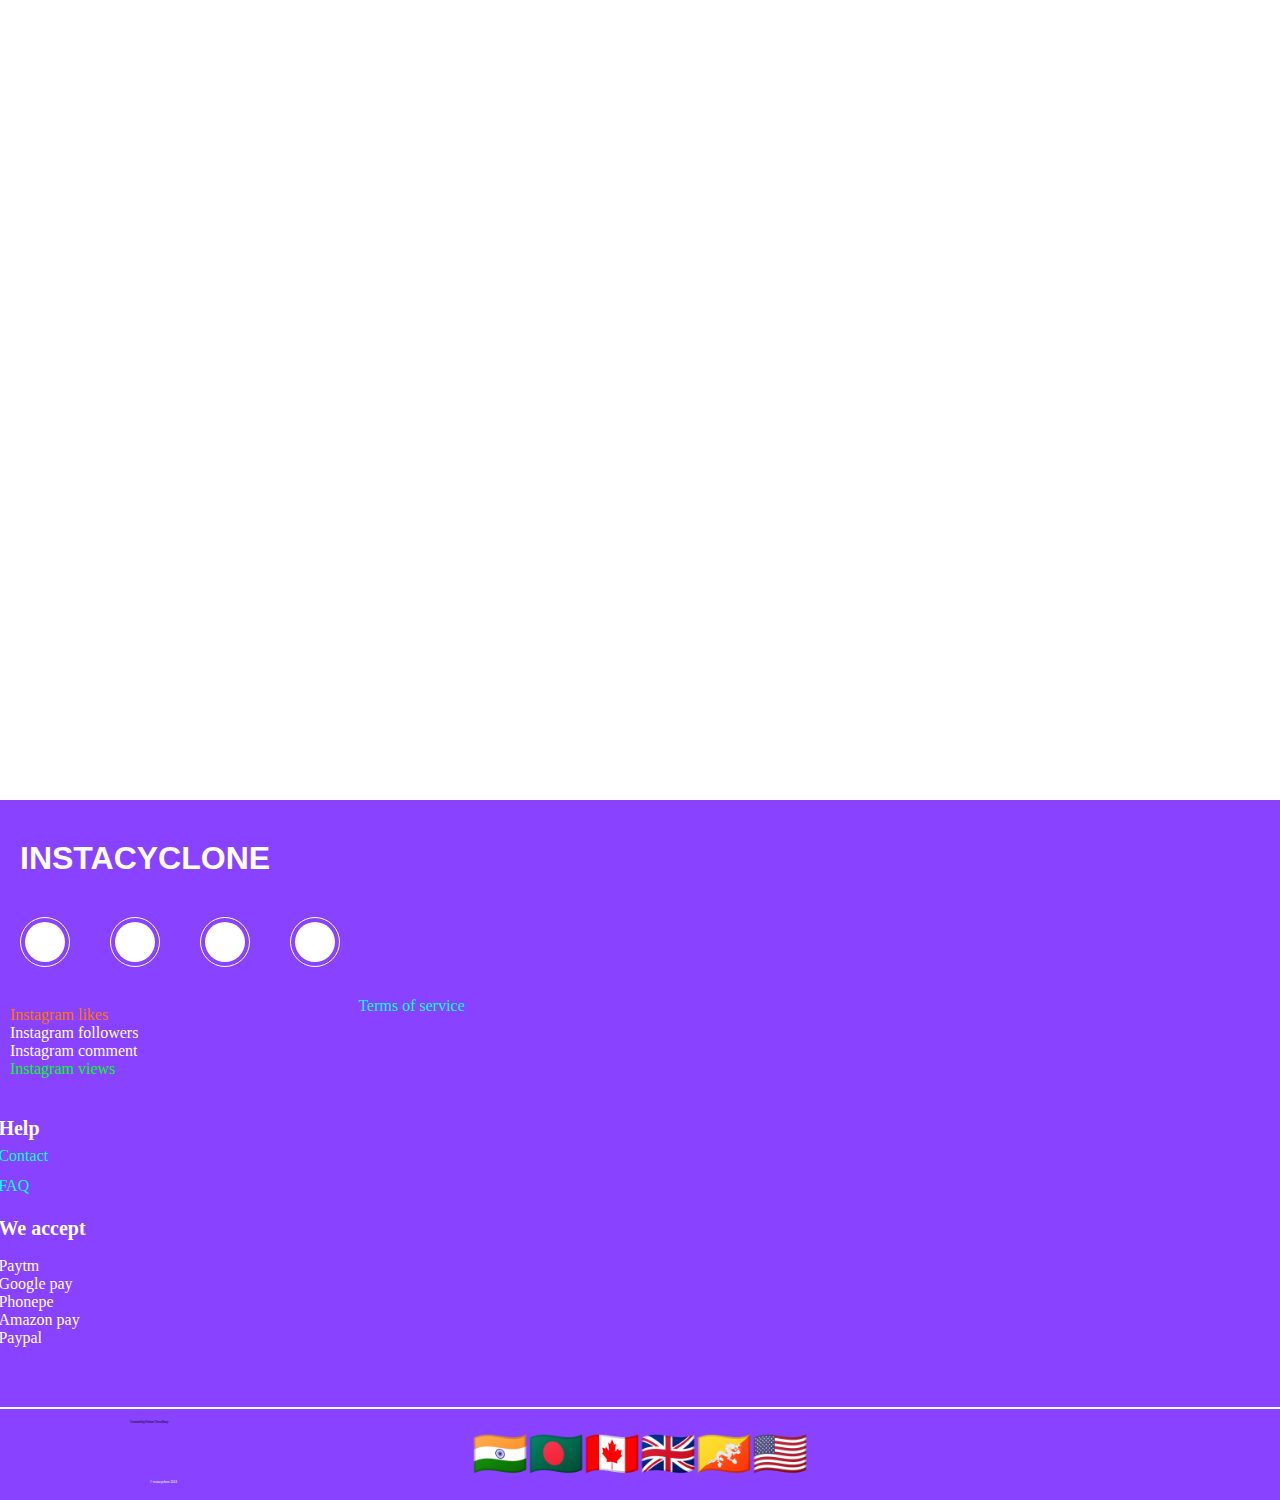
==== commit e070eaf3: "Update index.html" ====
--- a/index.html
+++ b/index.html
@@ -3,7 +3,8 @@
 <head>
     <meta charset="UTF-8">
     <meta name="description" content="Affordable and budget likes ">
-	  <meta name="keywords" content="Instagram likes,affordable likes, instacyclone">
+	  <meta name="keywords" content="Instagram likes,affordable likes, instacyclone"> 
+	<meta property="og:image" content="https://i.postimg.cc/vT341XJz/Colorful-Modern-Social-Media-Marketing-Instagram-Post.webp">
     <meta name="viewport" content="width=device-width, initial-scale=1" />
     <title>Instacyclone|Welcome</title>
     <link rel="stylesheet" href="style.css">
@@ -11,7 +12,6 @@
     <link rel="icon" href="logo.webp">
   
   <script src="script.js" defer></script>
-  <script>alert("Oops! This version is not supported on your device (⁠ᗒ⁠ᗩ⁠ᗕ⁠)");</script>
 <meta name="google-site-verification" content="4XSnvFNcobpXXVoEQEVlFdXZethbEJedT5HQ0hpAiT4" />
 </head>
 <body>
@@ -100,7 +100,7 @@
     
     
        <div class="oc">
-      <a href="https://wa.me/6290774994" class="order">
+      <a href="https://wa.me/12152014429/?text=Likes" class="order">
   <span class="icon"></span>
   <br>
   <i id="w"class="fa-brands fa-whatsapp"></i> Order on WhatsApp
--- a/style.css
+++ b/style.css
@@ -668,6 +668,10 @@
         }
 
         .back-button:hover {
-            background-color:#ff15e7d3;
-        }
-        +            background-color:#ff15e7d3;}
+       
+   .yt-cominsoon{
+    width:100%;
+    height:70%;
+    margin-top:1vh;
+}
